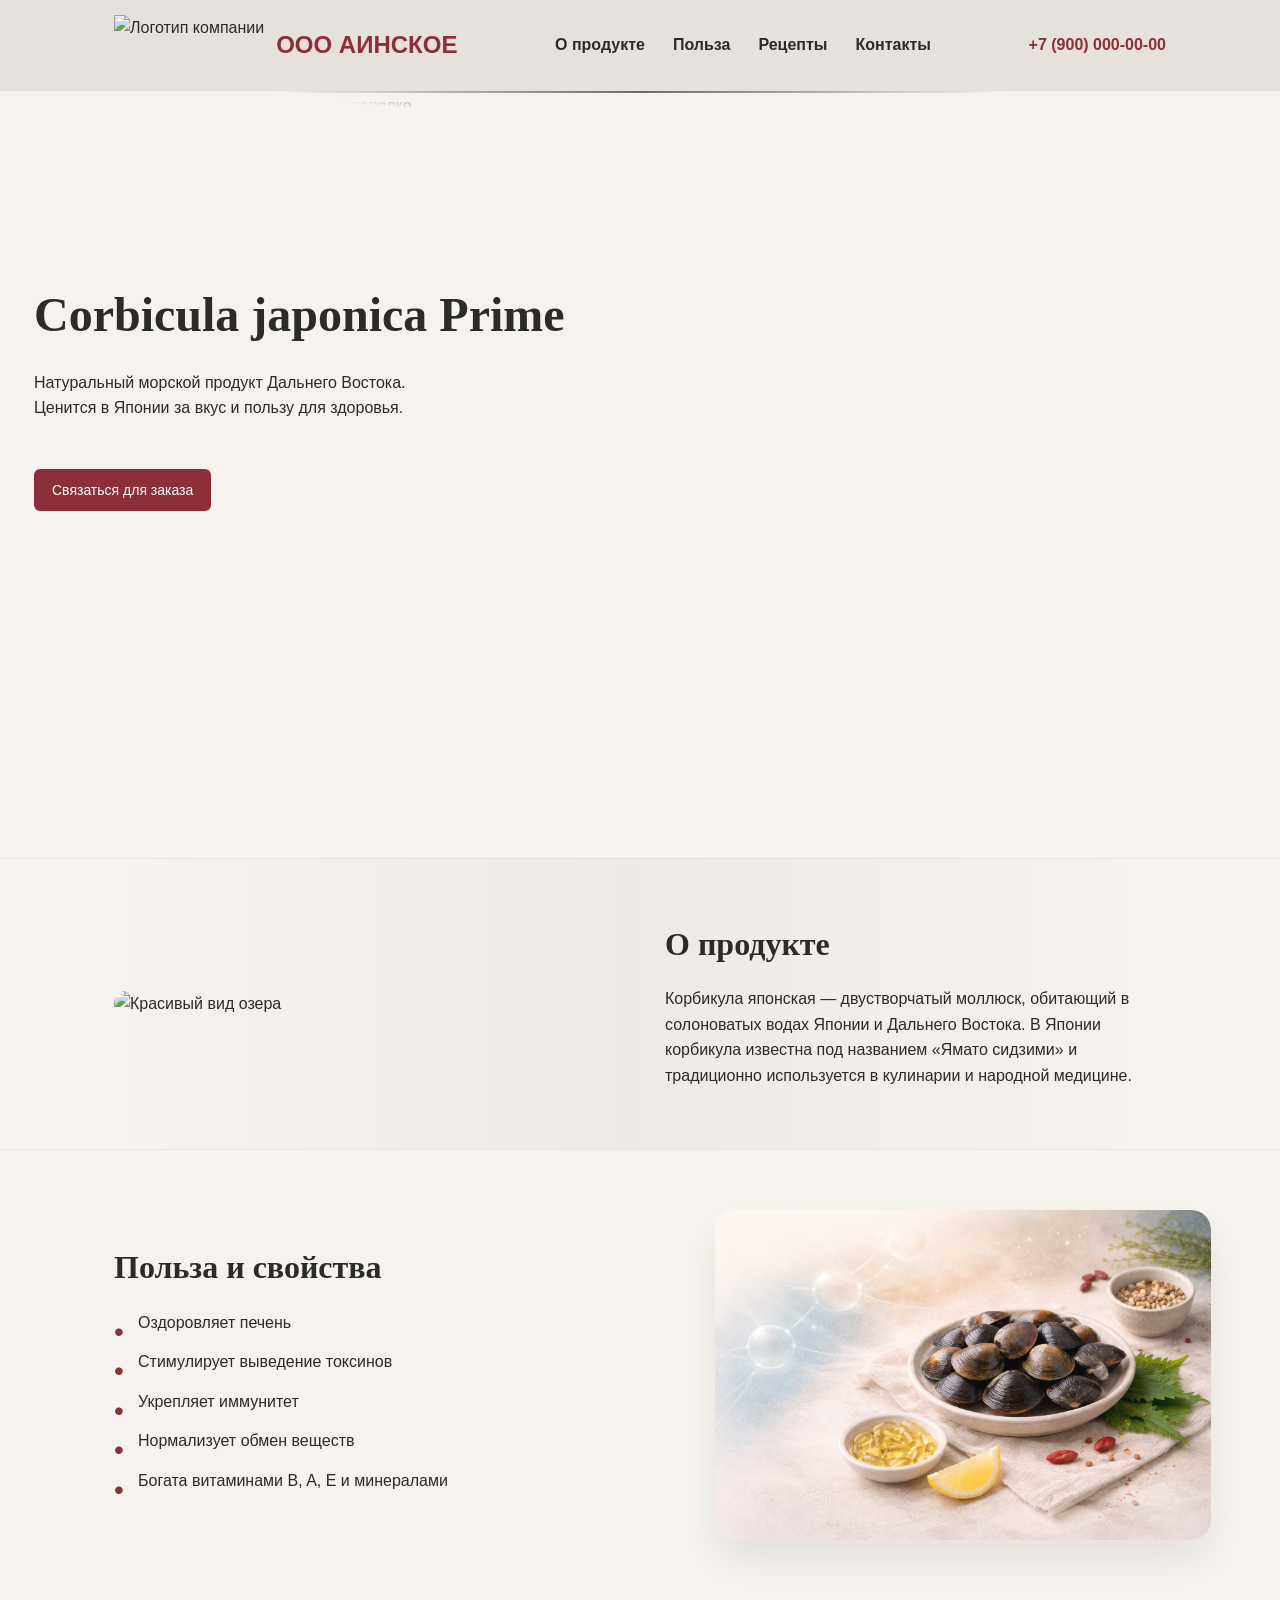
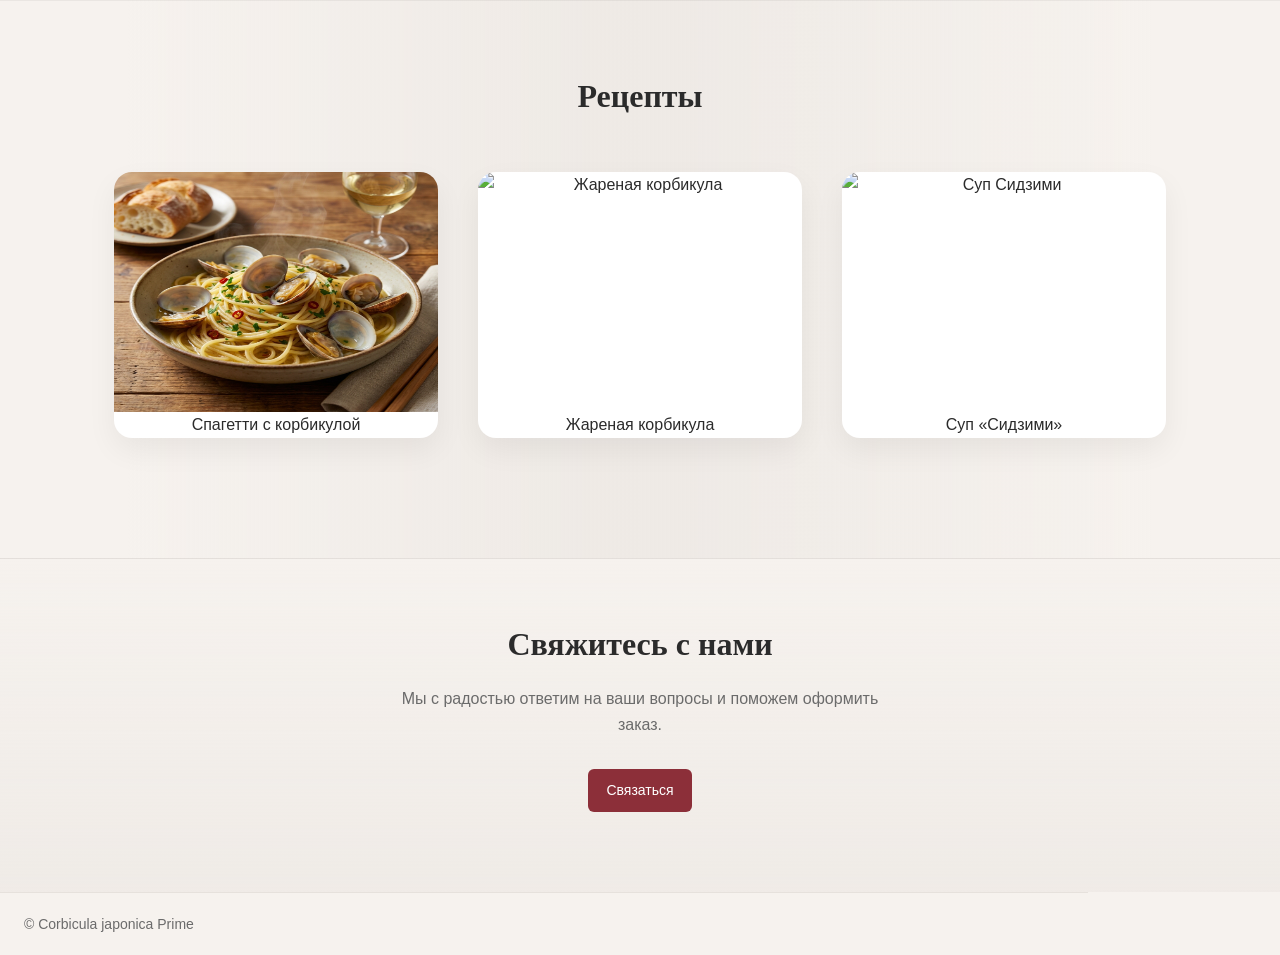
==== index.html @ 9de56b0c "Rename html/index.html to index.html" ====
<!DOCTYPE html>
<html lang="ru">
<head>
  <meta charset="UTF-8" />
  <title>Corbicula japonica Prime</title>
  <meta name="viewport" content="width=device-width, initial-scale=1.0" />

  <link rel="stylesheet" href="../css/base.css" />
  <link rel="stylesheet" href="../css/index.css" />
</head>
<body>

<header>
  <div class="container header-inner">

    <div class="logo-group">
      <img src="../assets/images/logo.png" alt="Логотип компании" />
      <span class="company-name">
        <a href="index.html">ООО АИНСКОЕ</a>
      </span>
    </div>

    <nav class="nav">
      <a href="product.html">О продукте</a>
      <a href="benefits.html">Польза</a>
      <a href="recipes.html">Рецепты</a>
      <a href="contact.html">Контакты</a>
    </nav>

    <div class="phone">
      +7 (900) 000-00-00
    </div>


  </div>
</header>
<hr>
<main>

<section class="hero">
  <div class="hero-bg">
    <img src="../assets/images/hero-clams.png" alt="Моллюски на тарелке" />
  </div>

  <div class="container hero-inner">
    <div class="hero-content">
      <h1>Corbicula japonica Prime</h1>
      <p class="hero-text">
        Натуральный морской продукт Дальнего Востока.<br>
        Ценится в Японии за вкус и пользу для здоровья.
      </p>
      <a href="contact.html" class="btn-primary">
        Связаться для заказа
      </a>
    </div>
  </div>
</section>

<section class="about">
  <div class="container about-inner">
    <div class="about-image">
      <img src="../assets/images/japan-lake.png" alt="Красивый вид озера" />
    </div>
    <div>
      <h2><a class="read-fur" href="product.html">О продукте</a></h2>
      <p>
        Корбикула японская — двустворчатый моллюск,
        обитающий в солоноватых водах Японии и Дальнего Востока.
        В Японии корбикула известна под названием
        «Ямато сидзими» и традиционно используется
        в кулинарии и народной медицине.
      </p>
    </div>
  </div>
</section>

<section class="benefits">
  <div class="container benefits-inner">
    <div class="benefits-content">
      <h2><a class="read-fur" href="benefits.html">Польза и свойства</a></h2>
      <ul class="benefits-list">
        <li>Оздоровляет печень</li>
        <li>Стимулирует выведение токсинов</li>
        <li>Укрепляет иммунитет</li>
        <li>Нормализует обмен веществ</li>
        <li>Богата витаминами B, A, E и минералами</li>
      </ul>
    </div>

    <div class="benefits__image">
      <img src="../assets/images/benefits-image.png" alt="Моллюски и витамины">
    </div>
  </div>
</section>

<section class="recipes">
  <div class="container">
    <h2><a class="read-fur" href="recipes.html">Рецепты</a></h2>

    <div class="recipes-grid">
      <div class="recipe-card">
        <img src="../assets/images/pasta.jpeg" alt="Спагетти с корбикулой" />
        <p>Спагетти с корбикулой</p>
      </div>

      <div class="recipe-card">
        <img src="../assets/images/fried.jpeg" alt="Жареная корбикула" />
        <p>Жареная корбикула</p>
      </div>

      <div class="recipe-card">
        <img src="../assets/images/soup.jpeg" alt="Суп Сидзими" />
        <p>Суп «Сидзими»</p>
      </div>
    </div>
  </div>
</section>

<section class="final-cta">
  <div class="container">
    <h2>Свяжитесь с нами</h2>
    <p>
      Мы с радостью ответим на ваши вопросы
      и поможем оформить заказ.
    </p>
    <a href="contact.html" class="btn-primary">
      Связаться
    </a>
  </div>
</section>

</main>

<footer>
  <div class="container">
    © Corbicula japonica Prime
  </div>
</footer>

</body>
</html>
---- css/base.css ----
:root {
  --bg-main: #F6F2EE;
  --text-main: #2B2B2B;
  --text-muted: #6B6B6B;
  --accent: #8c2f39;
  --border-light: #e6e1dc;
}

@import url('https://fonts.googleapis.com/css2?family=Inter:wght@400;500&family=Playfair+Display:wght@400;600&display=swap');

* {
  box-sizing: border-box;
  margin: 0;
  padding: 0;
}

body {
  font-family: 'Inter', sans-serif;
  background-color: var(--bg-main);
  color: var(--text-main);
  line-height: 1.6;
}

a {
  color: inherit;
  text-decoration: none;
}

.container {
  max-width: 1100px;
  margin: 0 auto;      /* ← TRUE CENTERING */
  padding: 0 24px;
}


/* ===== Header ===== */

header {
  border-bottom: 1px solid var(--border-light);
  background-color: var(--border-light);
}




.header-inner {
  display: flex;
  align-items: center;
  justify-content: space-between; /* logo left, phone right, nav centered */
  height: 90px;
  gap: 24px;
}

/* Group logo + text */
.logo-group {
  display: flex;
  align-items: center;
  gap: 12px; /* space between image and name */
}

/* Logo image */
.logo-group img {
  height: 60px; /* adjust to your liking */
  width: auto;
  display: block;
}

/* Company name next to logo */
.company-name {
  font-weight: bold;
  font-size: 1.5em;
  color: var(--accent);
}


/* Navigation */
nav {
  display: flex;
  font-size: 14px;
  flex: 1;
  justify-content: center; /* keeps nav centered */
  font-size: 1em;
  font-weight: bold;
  gap: 28px;
}

nav a {
  position: relative;
}

nav a::after {
  content: '';
  position: absolute;
  width: 0;
  height: 2px;
  background-color: var(--accent);
  left: 0;
  bottom: -4px;
  transition: width 0.3s ease;
}

nav a:hover::after {
  width: 100%;
}


/* Phone on the right */
.phone {
  font-weight: 600;
  color: var(--accent);
  white-space: nowrap;
  margin-left: auto;
}

.phone:hover {
  transform: scale(1.05);
  transition: transform 0.2s ease;
}



/* ===== Buttons ===== */

.btn-primary {
  background-color: var(--accent);
  color: #fff;
  padding: 10px 18px;
  border-radius: 6px;
  font-size: 14px;
  display: inline-block;
  transition: opacity 0.2s ease;
}

.btn-primary:hover {
  opacity: 0.9;
}

/* ===== Headings ===== */

h1, h2, h3 {
  font-family: 'Playfair Display', serif;
  font-weight: 600;
}

h1 {
  font-size: 48px;
  margin-bottom: 16px;
}

h2 {
  font-size: 32px;
  margin-bottom: 16px;
}

/* ===== Footer ===== */

footer {
  border-top: 1px solid var(--border-light);
  padding: 20px 0;
  font-size: 14px;
  color: var(--text-muted);
  position: relative;
  left: -15%;
}

hr {
  border: none; /* Removes the default 3D border effect */
  height: 2px; /* Sets the thickness of the line */
  background: linear-gradient( to right, var(--bg-main) 20% , var(--text-muted) , var(--bg-main) 80%);
  width: 95%;
  position: relative;
  margin: auto;
}

img {
  display: block;
}

/* =====================================================
   TABLET / PHONE LANDSCAPE
===================================================== */

@media (max-width: 1024px){


  .nav {
  display: flex;
  gap: 20px;
  font-size: 0.95rem;
  }
  .phone {
  display: none;
}

  a:hover::after,
  a::after,
  h2:hover::after,
  h2::after,
  .feature:hover,
  button:hover {
    background: none !important;
    color: inherit !important;
    box-shadow: none !important;
    transform: none !important;
  }

}

@media (max-width: 1024px) and (orientation: landscape) {
 .header-inner {
    justify-content: space-between;
  }
    nav {
    margin-left: auto;
    padding-right: 0;
  }

}
/* =====================================================
   PHONES
===================================================== */

@media (max-width: 430px) {

  .header-inner {
    padding-top: 0.5rem;
    padding-bottom: 0.5rem;
    flex-direction: column;
    align-items: center;
    gap: 12px;
  }

  .nav {
    flex-wrap: wrap;
    justify-content: center;
    gap: 14px;
    font-size: 0.85rem;
  
  }
  

  nav a {
  white-space: nowrap;
}

  .logo-group img {
    height: 36px;
  }

  .company-name a {
    font-size: 0.95rem;
  }

}


/* =====================================================
   SMALL PHONES (iPhone SE / 5)
===================================================== */

@media (max-width: 360px) {

  .header-inner {
    flex-direction: column;
    align-items: center;
    gap: 8px;
  }

  .logo-group img {
    height: 32px;
    width: auto;
  }

  .company-name a {
    font-size: 0.85rem;
  }

  .nav {
    flex-wrap: wrap;
    justify-content: center;
    gap: 10px;
    font-size: 0.85rem;
  }



nav a {
  white-space: nowrap;
}

  .phone {
    display: none;
  }

}
---- css/index.css ----
/* ================= GLOBAL ================= */

section + section {
  border-top: 1px solid rgba(0,0,0,0.05);
}

.read-fur:hover {
  color: var(--accent);
}



/* ================= HEADER ================= */

/*
.header-inner {
  display: flex;
  align-items: center;
  justify-content: space-between;
}

.logo-group {
  display: flex;
  align-items: center;
  gap: 12px;
}

.nav {
  display: flex;
  gap: 28px;
}


/* ================= HERO ================= */

.hero {
  position: relative;
  min-height: 85vh;
  padding: 120px 0;
  overflow: hidden;
}

.hero-bg {
  position: absolute;
  inset: 0;
  z-index: 0;
}

.hero-bg img {
  position: absolute;
  top: 0;
  right: -12%;
  width: 1200px;
  max-height: 100vh;
  object-fit: cover;

  -webkit-mask-image: radial-gradient(
    ellipse 90% 80% at 85% 30%,
    black 60%,
    transparent 85%
  );
  mask-image: radial-gradient(
    ellipse 90% 80% at 85% 30%,
    black 60%,
    transparent 85%
  );
}

.hero-inner {
  position: relative;
  z-index: 1;
}

.hero-content {
  max-width: 650px;
  margin-top: 4rem;
  padding-left: 0;
  margin-left: -5rem;
}

.hero-text {
    margin-bottom: 3rem;
}

/* ================= ABOUT ================= */

.about {
  padding: 60px 0;
  background: linear-gradient(
    to right,
    var(--bg-main) 10%,
    rgba(230,225,220,0.5),
    var(--bg-main) 90%
  );
}

.about-inner {
  display: grid;
  grid-template-columns: 1fr 1fr;
  gap: 50px;
  align-items: center;
}

.about-image img {
  width: 110%;
  max-width: 620px;
  border-radius: 16px;
}

/* ================= BENEFITS ================= */

.benefits {
  padding: 60px 0;
}

.benefits-inner {
  display: grid;
  grid-template-columns: 1.1fr 0.9fr;
  gap: 50px;
  align-items: center;
}

.benefits-list {
  list-style: none;
  padding: 0;
}

.benefits-list li {
  padding-left: 24px;
  margin-bottom: 14px;
  position: relative;
}

.benefits-list li::before {
  content: "•";
  position: absolute;
  left: 0;
  color: var(--accent);
  font-size: 28px;
}

.benefits__image img {
  width: 110%;
  max-width: 520px;
  border-radius: 20px;
  opacity: 0.95;
  box-shadow: 0 20px 40px rgba(0,0,0,0.08);
}

/* ================= RECIPES ================= */

.recipes {
  padding: 70px 0;
  text-align: center;
  background: linear-gradient(
    to right,
    var(--bg-main) 10%,
    rgba(230,225,220,0.5),
    var(--bg-main) 90%
  );
}

.recipes-grid {
  display: grid;
  grid-template-columns: repeat(auto-fit, minmax(320px, 1fr));
  gap: 40px;
  margin: 50px 0;
}

.recipe-card {
  background: #fff;
  border-radius: 18px;
  overflow: hidden;
  box-shadow: 0 12px 30px rgba(0,0,0,0.06);
  transition: transform 0.25s ease;
}

.recipe-card:hover {
  transform: translateY(-4px);
}

.recipe-card img {
  width: 100%;
  height: 240px;
  object-fit: c
}

/* final*/
.final-cta { 
  padding: 60px 0 80px; 
  text-align: center; 
  background: linear-gradient( to bottom, transparent, rgba(230, 225, 220, 0.4) ); 
} 

.final-cta p { 
  max-width: 520px; 
  margin: 0 auto 32px; 
  color: var(--text-muted); 
}


/*GIRLLLLLLL*/


/* =====================================================
   approved!!

TABLET (≤1024px)
  
   Includes:
   - iPad portrait (768x1024)
   - iPhone landscape (~844px width)
   - Galaxy landscape (~800px width)
===================================================== */
@media (max-width: 1024px) {

  /* ---------------- HEADER ---------------- */
/*
.nav {
  display: flex;
  gap: 20px;
  font-size: 0.95rem;
}

.phone {
  display: none;
}




  /* ---------------- HERO ---------------- */

  .hero {
    min-height: auto;
    padding: 110px 30px 70px;
    text-align: center;
  }

  .hero-bg {
    display: none; /* remove large floating image */
  }

  .hero-content {
    max-width: 600px;
    margin: 0 auto;
  }

  .hero h1 {
    font-size: 2.6rem;
  }

  /* ---------------- ABOUT ---------------- */

  .about-inner {
    grid-template-columns: 1fr;
    gap: 40px;
    text-align: center;
  }

  .about-image img {
    width: 100%;
    max-width: 520px;
    margin: 0 auto;
  }

  /* ---------------- BENEFITS ---------------- */

.benefits-inner {
  grid-template-columns: 1fr 0.8fr;
  align-items: center;
  text-align: left;
  padding-left: 4rem;
  padding-right: 4rem;
}

.benefits-content {
  max-width: 500px;
}

.benefits-list {
  margin: 0;
}

.benefits-list li {
  max-width: none;
  margin-bottom: 14px;
}


.benefits__image img {
  max-height: 260px;
  width: 100%;
  object-fit: cover;
}


  /* ---------------- RECIPES ---------------- */

.recipes-grid {
  grid-template-columns: repeat(2, 1fr);
}

.recipes-grid .recipe-card:nth-child(3) {
  display: none;
}

  .recipe-card img {
    height: 220px;
  }

}

footer .container{
  max-width: 70%;
}





/* =====================================================
  approved!!

   MOBILE LANDSCAPE
   Example:
   - iPhone 14 landscape (844x390)
   - Galaxy landscape (~800x360)
===================================================== */
@media (max-width: 1024px) and (orientation: landscape) {

   .hero {
    padding: 80px 30px;
  }

  .hero h1 {
    font-size: 2.3rem;
  }

  .header-inner {
    justify-content: space-between;
  }

  .nav {
    margin-left: auto;
    padding-right: 0;
  }

  .about-image img,
  .benefits__image img,
  .recipe-card img {
    max-height: 320px;
    object-fit: cover;
  }


}

/* Lets tryyy thsi */
@media (max-width: 430px) {

  /*
  .header-inner {
    padding-top: 0.5rem;
    padding-bottom: 0.5rem;
    flex-direction: column;
    align-items: center;
    gap: 12px;
  }

  .nav {
    flex-wrap: wrap;
    justify-content: center;
    gap: 14px;
    font-size: 0.85rem;
     margin-bottom: 2rem;
  }

  .logo-group img {
    height: 36px;
  }

  .company-name a {
    font-size: 0.95rem;
  }
*/
  .benefits-inner {
  grid-template-columns: 1fr;
  padding-left: 20px;
  padding-right: 20px;
  text-align: center;
}

.benefits__image img {
  max-height: none;
  width: 100%;
}

  /* Benefits list as “cards” instead of bullets */
  .benefits-list {
    list-style: none;       /* remove bullets */
    padding: 0;
  }

  .benefits-list li {
    position: relative;     /* no more pseudo bullets */
    padding: 14px 16px;
    margin-bottom: 12px;
    background-color: rgba(230, 225, 220, 0.4); /* light subtle color */
    border-radius: 12px;    /* rounded edges */
    text-align: center;
    font-size: 0.95rem;
  }

  .benefits-list li::before{
    content: "";
  }

.recipe-card img {
  height: auto;         /* let the image keep its natural ratio */
  max-height: 200px;    /* optional: prevent super tall images */
  width: 100%;          /* fill card width */
  object-fit: cover;    /* crop nicely without stretching */
}

/* Reduce padding in recipes section */
  .recipes {
    padding-top: 20px;
    padding-bottom: 10px;
  }

  /* Optional: reduce space above the heading */
  .recipes h2 {
    margin-top: 0;
    margin-bottom: 20px;
    font-size: 2rem; /* keeps it readable but less tall */
  }

  

}

/* smallerrrrr phonesss*/
@media (max-width: 360px) { /* iPhone SE / 5 width */

  /* Reduce space between header and hero text */
  .hero {
    padding-top: 60px;  /* reduce from 100px+ to 60px */
    padding-bottom: 40px; /* optional: tighten bottom */
  }

  .hero-content {
    margin-top: 1rem;   /* previously 4rem or 5rem, now much smaller */
  }

  .hero h1 {
    font-size: 1.9rem;  /* keep readable but smaller for tiny screens */
  }

  .hero-text {
    font-size: 0.95rem; /* slightly smaller for narrow phones */
    margin-bottom: 1.5rem; /* reduce space below text */
  }
/*
  .header-inner {
    flex-direction: column;  
    align-items: center;
    gap: 8px;                
  }

  .logo-group img {
    height: 32px;            
    width: auto;
  }

  .company-name a {
    font-size: 0.85rem;      
  }

  .nav {
    flex-wrap: wrap;          
    justify-content: center;  
    gap: 10px;                
    font-size: 0.8rem;        
  }

  .phone {
    display: none;          
  }
*/
}
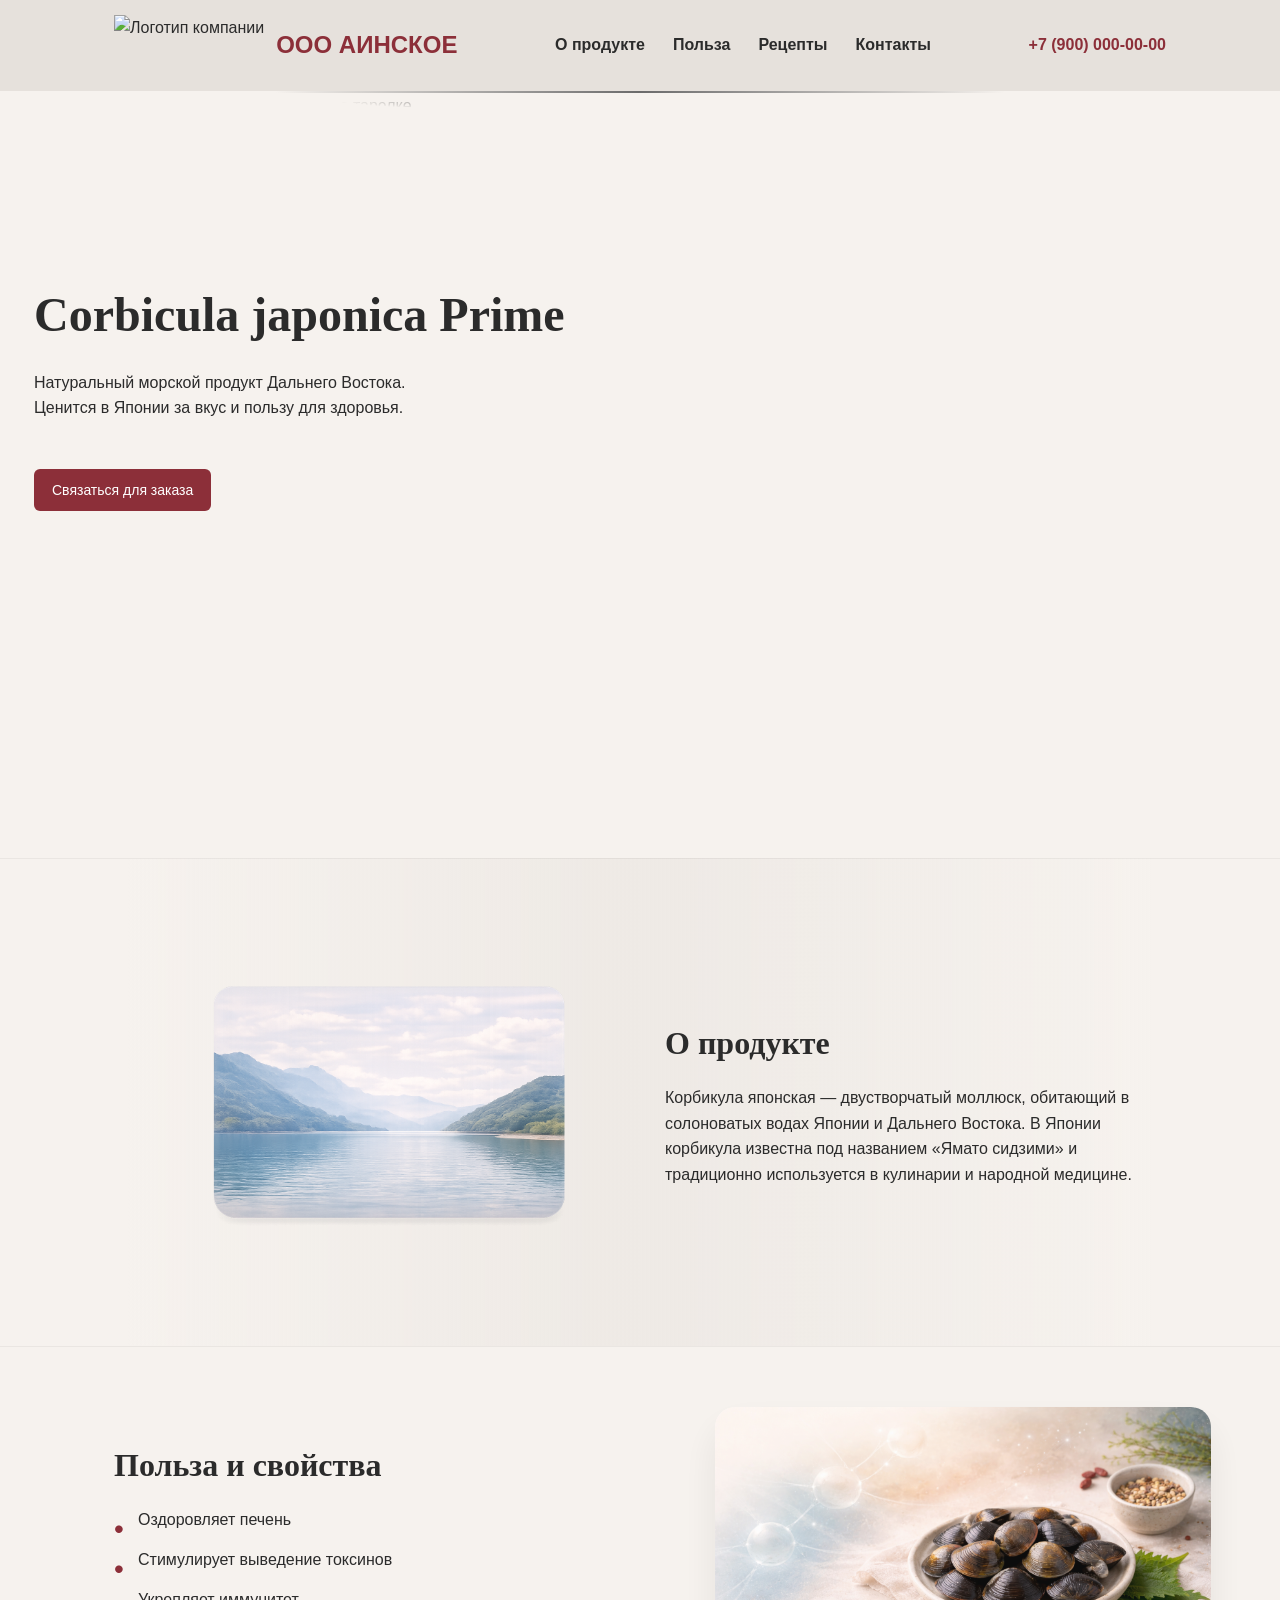
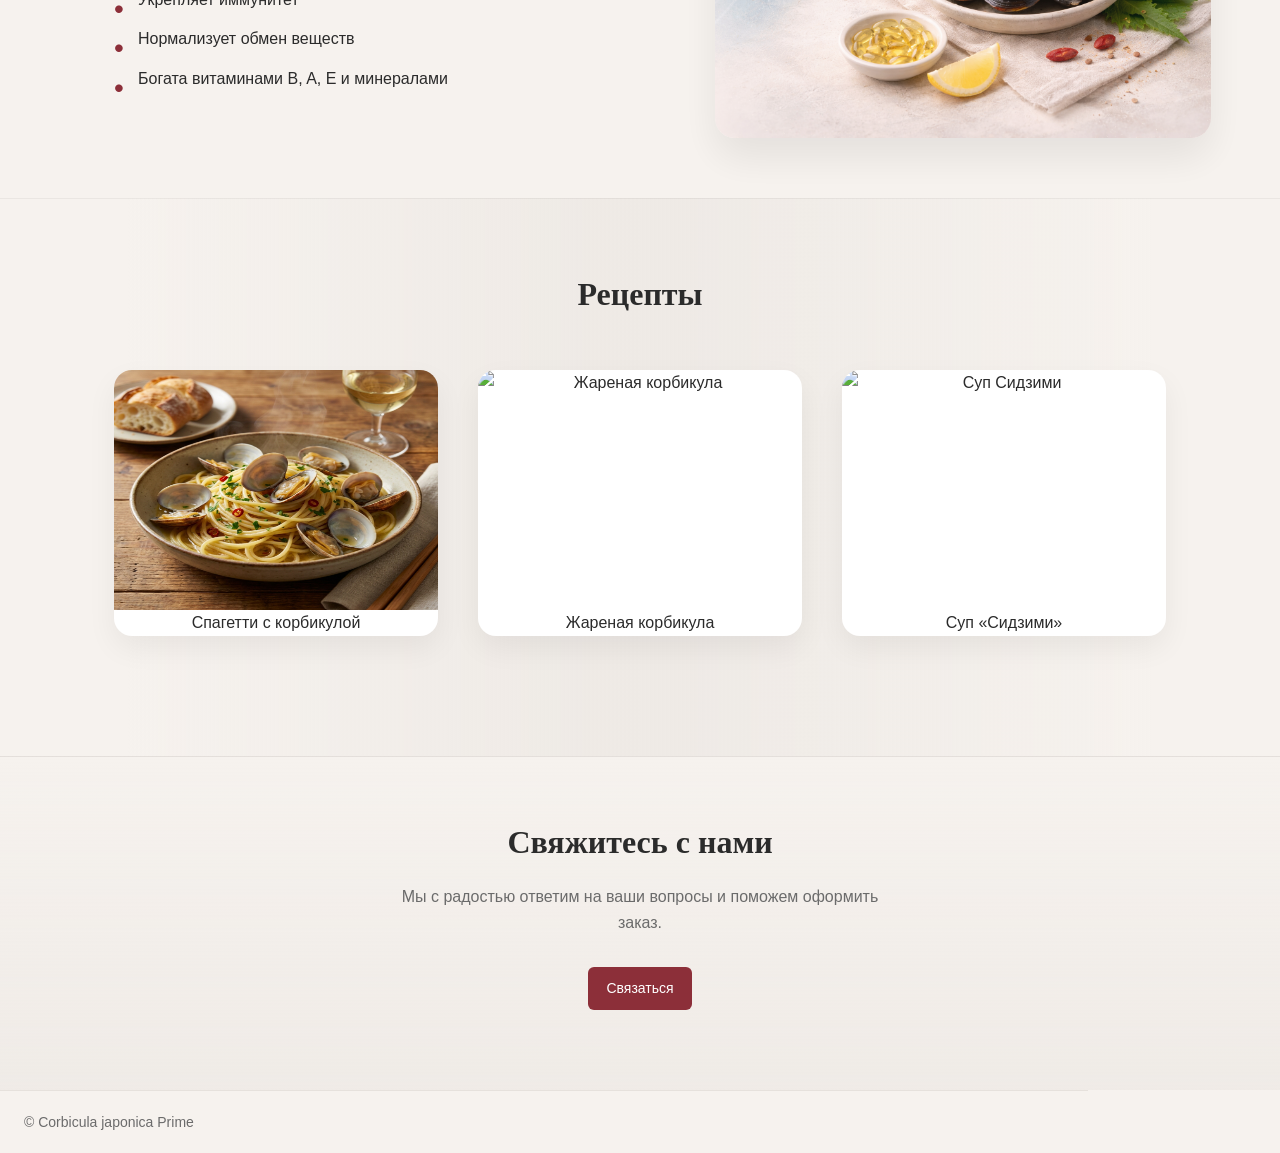
==== commit 92d073cb: "Update index.html" ====
--- a/index.html
+++ b/index.html
@@ -5,8 +5,8 @@
   <title>Corbicula japonica Prime</title>
   <meta name="viewport" content="width=device-width, initial-scale=1.0" />
 
-  <link rel="stylesheet" href="../css/base.css" />
-  <link rel="stylesheet" href="../css/index.css" />
+  <link rel="stylesheet" href="css/base.css" />
+  <link rel="stylesheet" href="css/index.css" />
 </head>
 <body>
 
@@ -14,17 +14,17 @@
   <div class="container header-inner">
 
     <div class="logo-group">
-      <img src="../assets/images/logo.png" alt="Логотип компании" />
+      <img src="assets/images/logo.png" alt="Логотип компании" />
       <span class="company-name">
         <a href="index.html">ООО АИНСКОЕ</a>
       </span>
     </div>
 
     <nav class="nav">
-      <a href="product.html">О продукте</a>
-      <a href="benefits.html">Польза</a>
-      <a href="recipes.html">Рецепты</a>
-      <a href="contact.html">Контакты</a>
+      <a href="html/product.html">О продукте</a>
+      <a href="html/benefits.html">Польза</a>
+      <a href="html/recipes.html">Рецепты</a>
+      <a href="html/contact.html">Контакты</a>
     </nav>
 
     <div class="phone">
@@ -39,7 +39,7 @@
 
 <section class="hero">
   <div class="hero-bg">
-    <img src="../assets/images/hero-clams.png" alt="Моллюски на тарелке" />
+    <img src="assets/images/hero-clams.png" alt="Моллюски на тарелке" />
   </div>
 
   <div class="container hero-inner">
@@ -59,7 +59,7 @@
 <section class="about">
   <div class="container about-inner">
     <div class="about-image">
-      <img src="../assets/images/japan-lake.png" alt="Красивый вид озера" />
+      <img src="assets/images/japan-lake.png" alt="Красивый вид озера" />
     </div>
     <div>
       <h2><a class="read-fur" href="product.html">О продукте</a></h2>
@@ -88,7 +88,7 @@
     </div>
 
     <div class="benefits__image">
-      <img src="../assets/images/benefits-image.png" alt="Моллюски и витамины">
+      <img src="assets/images/benefits-image.png" alt="Моллюски и витамины">
     </div>
   </div>
 </section>
@@ -99,17 +99,17 @@
 
     <div class="recipes-grid">
       <div class="recipe-card">
-        <img src="../assets/images/pasta.jpeg" alt="Спагетти с корбикулой" />
+        <img src="assets/images/pasta.jpeg" alt="Спагетти с корбикулой" />
         <p>Спагетти с корбикулой</p>
       </div>
 
       <div class="recipe-card">
-        <img src="../assets/images/fried.jpeg" alt="Жареная корбикула" />
+        <img src="assets/images/fried.jpeg" alt="Жареная корбикула" />
         <p>Жареная корбикула</p>
       </div>
 
       <div class="recipe-card">
-        <img src="../assets/images/soup.jpeg" alt="Суп Сидзими" />
+        <img src="assets/images/soup.jpeg" alt="Суп Сидзими" />
         <p>Суп «Сидзими»</p>
       </div>
     </div>
